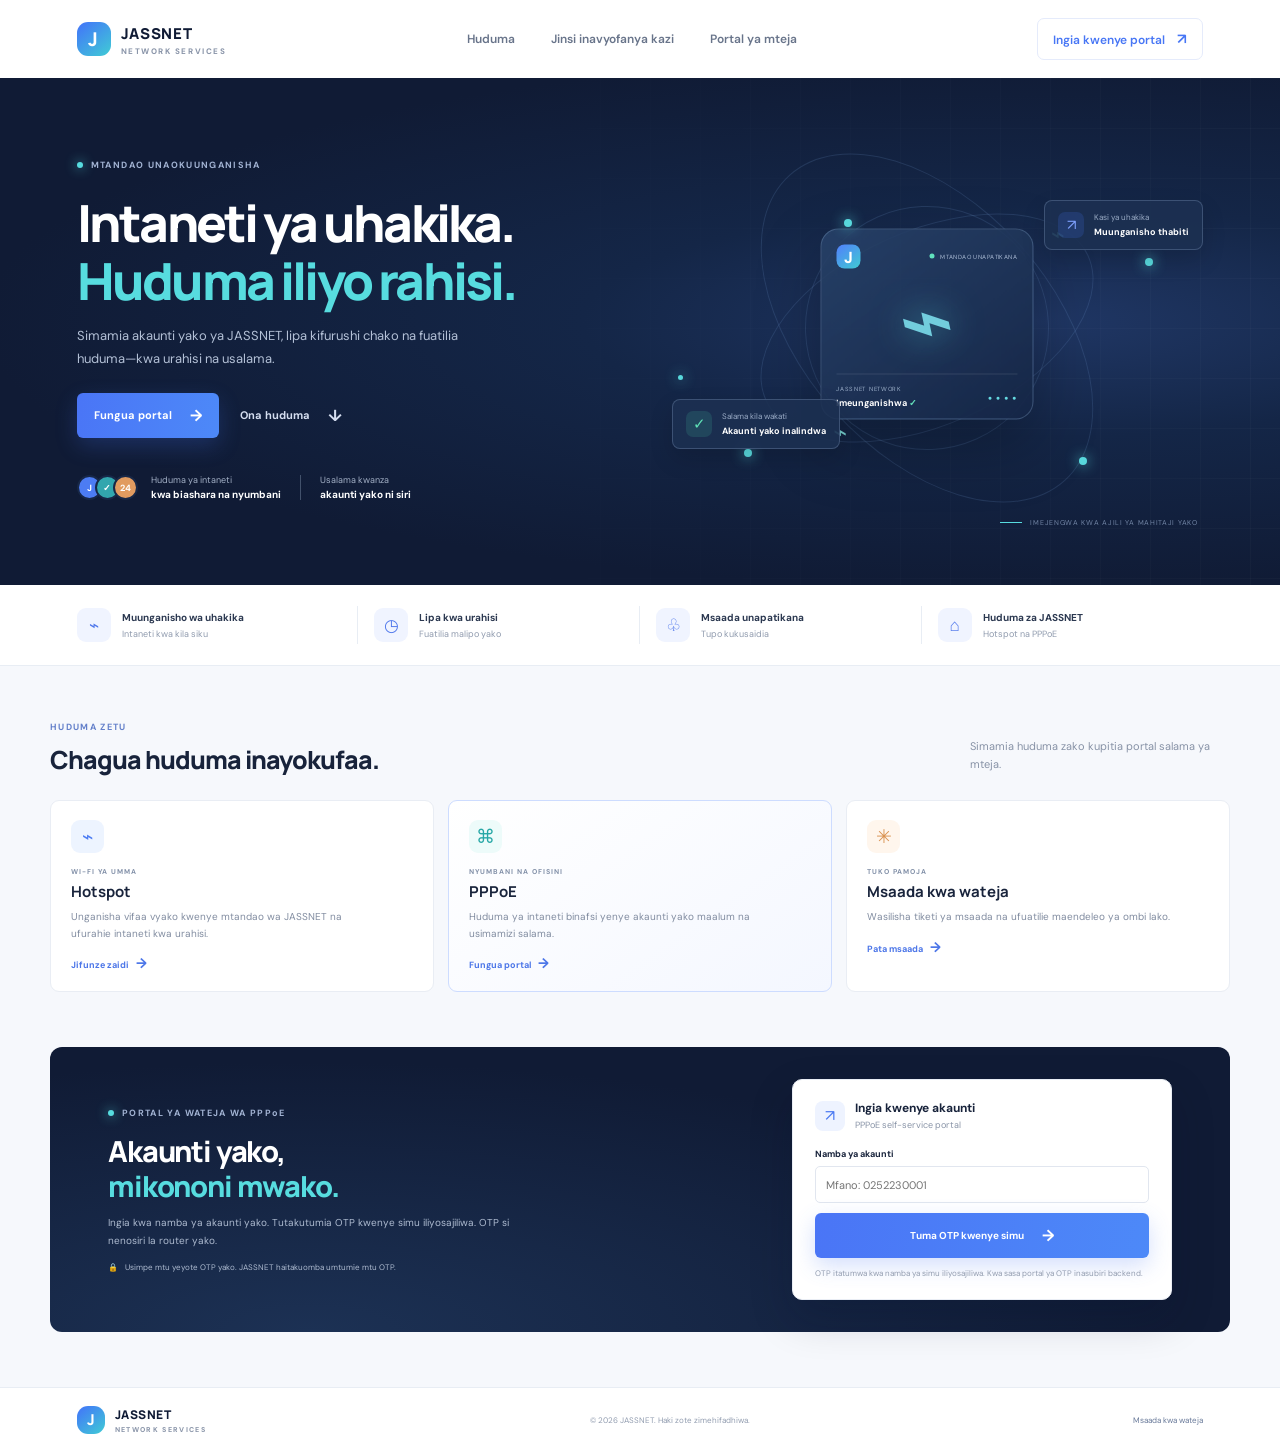
==== frontend/index.html @ 09d3d44c "Add frontend and backend README" ====
<!doctype html>
<html lang="sw">
<head>
  <meta charset="utf-8">
  <meta name="viewport" content="width=device-width, initial-scale=1">
  <meta name="theme-color" content="#101b35">
  <title>JASSNET | Hotspot &amp; PPPoE Billing</title>
  <link rel="stylesheet" href="assets/css/app.css">
</head>
<body>
  <header class="topbar">
    <a class="brand" href="#home" aria-label="JASSNET mwanzo">
      <span class="brand-mark">J</span>
      <span>JASSNET <small>NETWORK SERVICES</small></span>
    </a>
    <nav aria-label="Menyu kuu">
      <a href="#services">Huduma</a>
      <a href="#how">Jinsi inavyofanya kazi</a>
      <a href="#portal">Portal ya mteja</a>
    </nav>
    <a class="nav-cta" href="#portal">Ingia kwenye portal <span>↗</span></a>
  </header>

  <main id="home">
    <section class="hero">
      <div class="hero-copy">
        <div class="eyebrow"><span class="live-dot"></span> MTANDAO UNAOKUUNGANISHA</div>
        <h1>Intaneti ya uhakika.<br><span>Huduma iliyo rahisi.</span></h1>
        <p class="hero-text">Simamia akaunti yako ya JASSNET, lipa kifurushi chako na fuatilia huduma—kwa urahisi na usalama.</p>
        <div class="hero-actions">
          <a class="button button-primary" href="#portal">Fungua portal <span>→</span></a>
          <a class="button button-quiet" href="#services">Ona huduma <span>↓</span></a>
        </div>
        <div class="trust-row"><span class="avatars"><b>J</b><b>✓</b><b>24</b></span><span>Huduma ya intaneti<br><strong>kwa biashara na nyumbani</strong></span><span class="trust-divider"></span><span>Usalama kwanza<br><strong>akaunti yako ni siri</strong></span></div>
      </div>
      <div class="network-art" aria-label="Mchoro wa mtandao wa intaneti">
        <div class="orbit orbit-one"></div><div class="orbit orbit-two"></div><div class="orbit orbit-three"></div>
        <span class="node node-a"></span><span class="node node-b"></span><span class="node node-c"></span><span class="node node-d"></span><span class="node node-e"></span>
        <div class="signal signal-a">⌁</div><div class="signal signal-b">⌁</div>
        <div class="router-card"><div class="router-top"><span class="router-logo">J</span><span class="router-status"><i></i> MTANDAO UNAPATIKANA</span></div><div class="router-waves">⌁</div><div class="router-bottom"><div><small>JASSNET NETWORK</small><strong>Imeunganishwa <span>✓</span></strong></div><span class="speed">● ● ● ●</span></div></div>
        <div class="float-card float-speed"><span class="mini-icon">↗</span><span><small>Kasi ya uhakika</small><strong>Muunganisho thabiti</strong></span></div>
        <div class="float-card float-safe"><span class="safe-icon">✓</span><span><small>Salama kila wakati</small><strong>Akaunti yako inalindwa</strong></span></div>
        <div class="art-caption"><span class="caption-line"></span><span>IMEJENGWA KWA AJILI YA MAHITAJI YAKO</span></div>
      </div>
    </section>

    <section class="metrics" aria-label="Faida za JASSNET"><div class="metric"><span class="metric-icon">⌁</span><span><strong>Muunganisho wa uhakika</strong><small>Intaneti kwa kila siku</small></span></div><div class="metric"><span class="metric-icon">◷</span><span><strong>Lipa kwa urahisi</strong><small>Fuatilia malipo yako</small></span></div><div class="metric"><span class="metric-icon">♧</span><span><strong>Msaada unapatikana</strong><small>Tupo kukusaidia</small></span></div><div class="metric"><span class="metric-icon">⌂</span><span><strong>Huduma za JASSNET</strong><small>Hotspot na PPPoE</small></span></div></section>

    <section class="services section" id="services"><div class="section-heading"><div><div class="eyebrow dark-eyebrow">HUDUMA ZETU</div><h2>Chagua huduma inayokufaa.</h2></div><p>Simamia huduma zako kupitia portal salama ya mteja.</p></div><div class="service-cards"><article class="service-card"><span class="service-icon hotspot-icon">⌁</span><span class="service-tag">WI-FI YA UMMA</span><h3>Hotspot</h3><p>Unganisha vifaa vyako kwenye mtandao wa JASSNET na ufurahie intaneti kwa urahisi.</p><a href="#portal">Jifunze zaidi <span>→</span></a></article><article class="service-card featured"><span class="service-icon pppoe-icon">⌘</span><span class="service-tag">NYUMBANI NA OFISINI</span><h3>PPPoE</h3><p>Huduma ya intaneti binafsi yenye akaunti yako maalum na usimamizi salama.</p><a href="#portal">Fungua portal <span>→</span></a></article><article class="service-card"><span class="service-icon support-icon">✳</span><span class="service-tag">TUKO PAMOJA</span><h3>Msaada kwa wateja</h3><p>Wasilisha tiketi ya msaada na ufuatilie maendeleo ya ombi lako.</p><a href="#portal">Pata msaada <span>→</span></a></article></div></section>

    <section class="portal-band" id="portal"><div><div class="eyebrow"><span class="live-dot"></span> PORTAL YA WATEJA WA PPPoE</div><h2>Akaunti yako,<br><span>mikononi mwako.</span></h2><p>Ingia kwa namba ya akaunti yako. Tutakutumia OTP kwenye simu iliyosajiliwa. OTP si nenosiri la router yako.</p><div class="portal-note"><span>🔒</span> Usimpe mtu yeyote OTP yako. JASSNET haitakuomba umtumie mtu OTP.</div></div><form class="portal-form" id="otp-form"><div class="form-heading"><span class="form-icon">↗</span><span><strong>Ingia kwenye akaunti</strong><small>PPPoE self-service portal</small></span></div><label for="account-number">Namba ya akaunti</label><input id="account-number" name="accountNumber" type="text" inputmode="numeric" autocomplete="username" placeholder="Mfano: 0252230001" maxlength="32" required><button class="button button-primary form-submit" type="submit">Tuma OTP kwenye simu <span>→</span></button><p class="form-disclaimer">OTP itatumwa kwa namba ya simu iliyosajiliwa. Kwa sasa portal ya OTP inasubiri backend.</p><div class="form-message" id="form-message" role="status" aria-live="polite" hidden></div></form></section>
  </main>

  <footer><a class="brand footer-brand" href="#home"><span class="brand-mark">J</span><span>JASSNET <small>NETWORK SERVICES</small></span></a><span>© <span id="year"></span> JASSNET. Haki zote zimehifadhiwa.</span><a href="#portal">Msaada kwa wateja</a></footer>
  <script src="assets/js/app.js" defer></script>
</body>
</html>
---- frontend/assets/css/app.css ----
@import url('https://fonts.googleapis.com/css2?family=DM+Sans:wght@400;500;600;700;800&family=Manrope:wght@400;500;600;700;800&display=swap');
:root{--navy:#101b35;--navy-2:#162544;--ink:#18233b;--muted:#738098;--blue:#4776f5;--cyan:#57dcdf;--paper:#f6f8fc;--line:#e8edf4;--white:#fff;--shadow:0 20px 55px rgba(14,31,64,.12)}
*{box-sizing:border-box}html{scroll-behavior:smooth}body{margin:0;color:var(--ink);background:var(--paper);font-family:'DM Sans',sans-serif;-webkit-font-smoothing:antialiased}.topbar{height:78px;padding:0 max(calc((100% - 1180px)/2),6%);display:flex;align-items:center;justify-content:space-between;background:#fff;position:relative;z-index:2}.brand{display:flex;align-items:center;gap:10px;text-decoration:none;color:var(--navy);font-family:Manrope,sans-serif;font-weight:800;font-size:15px;letter-spacing:.045em}.brand-mark{display:grid;place-items:center;width:34px;height:34px;border-radius:11px;background:linear-gradient(140deg,#4272fa,#40ccd5);color:white;font-size:19px;font-weight:800}.brand small{display:block;color:#8a95a9;font-family:'DM Sans',sans-serif;font-size:8px;letter-spacing:.19em;margin-top:2px}.topbar nav{display:flex;gap:36px}.topbar nav a,.nav-cta{font-size:12px;text-decoration:none;color:#68748a;font-weight:600;transition:color .2s}.topbar nav a:hover,.nav-cta:hover{color:var(--blue)}.nav-cta{color:var(--blue);border:1px solid #e5ebfb;border-radius:7px;padding:10px 15px}.nav-cta span{font-size:15px;margin-left:9px}.hero{min-height:507px;position:relative;overflow:hidden;display:grid;grid-template-columns:1fr 1fr;align-items:center;padding:54px max(calc((100% - 1180px)/2),6%) 45px;background:radial-gradient(ellipse at 81% 48%,#203765 0%,#142647 31%,#101b35 72%);color:#fff}.hero:after{content:'';position:absolute;inset:0;background-image:linear-gradient(rgba(255,255,255,.025) 1px,transparent 1px),linear-gradient(90deg,rgba(255,255,255,.025) 1px,transparent 1px);background-size:50px 50px;mask-image:linear-gradient(90deg,transparent 28%,#000 100%);pointer-events:none}.hero-copy{position:relative;z-index:1;padding-bottom:10px}.eyebrow{font-size:9px;letter-spacing:.15em;font-weight:700;color:#a2b3d3;display:flex;align-items:center;gap:8px}.live-dot{width:6px;height:6px;border-radius:50%;background:var(--cyan);box-shadow:0 0 12px var(--cyan)}h1,h2,h3,p{margin-top:0}.hero h1{font:800 clamp(36px,4vw,52px)/1.13 Manrope,sans-serif;letter-spacing:-.055em;margin:23px 0 14px}.hero h1 span,.portal-band h2 span{color:var(--cyan)}.hero-text{color:#b3c0d6;font-size:13px;line-height:1.8;max-width:405px;margin-bottom:22px}.hero-actions{display:flex;align-items:center;gap:21px}.button{display:inline-flex;align-items:center;justify-content:center;gap:18px;padding:12px 17px;border:0;border-radius:6px;text-decoration:none;font:700 11px 'DM Sans',sans-serif;cursor:pointer}.button-primary{background:linear-gradient(100deg,#4a75f6,#4d89f8);color:#fff;box-shadow:0 8px 22px rgba(69,117,244,.23);transition:transform .2s,box-shadow .2s}.button-primary:hover{transform:translateY(-2px);box-shadow:0 11px 25px rgba(69,117,244,.34)}.button span{font-size:16px}.button-quiet{padding-left:0;background:none;color:#d5def0}.trust-row{display:flex;align-items:center;gap:12px;margin-top:35px;color:#a3b0c6;font-size:9px;line-height:1.6}.trust-row strong{color:#fff;font-size:10px}.avatars{display:flex;padding-right:8px}.avatars b{display:grid;place-items:center;width:25px;height:25px;border-radius:50%;border:2px solid #172747;background:#4c7cf3;margin-right:-7px;color:#fff;font-size:9px}.avatars b:nth-child(2){background:#32a6ae}.avatars b:nth-child(3){background:#e19b60}.trust-divider{height:25px;width:1px;background:#42516b;margin:0 7px}.network-art{position:relative;z-index:1;height:390px;margin-left:10px}.orbit{position:absolute;border:1px solid rgba(125,170,225,.16);border-radius:50%;left:50%;top:48%;transform:translate(-50%,-50%) rotate(-24deg)}.orbit-one{width:244px;height:244px}.orbit-two{width:354px;height:195px}.orbit-three{width:412px;height:250px;transform:translate(-50%,-50%) rotate(48deg)}.router-card{position:absolute;width:213px;height:191px;left:50%;top:47%;transform:translate(-50%,-50%);border:1px solid rgba(159,194,231,.25);border-radius:18px;background:linear-gradient(145deg,rgba(40,66,105,.88),rgba(21,38,70,.94));box-shadow:0 25px 65px rgba(0,0,0,.27);padding:15px}.router-top,.router-bottom{display:flex;align-items:center;justify-content:space-between}.router-logo{display:grid;place-items:center;border-radius:8px;width:24px;height:24px;background:linear-gradient(140deg,#527ffc,#40cbd2);font-weight:800}.router-status{font-size:6px;letter-spacing:.07em;color:#a9bad4}.router-status i{display:inline-block;width:5px;height:5px;background:#60e2bd;border-radius:50%;margin-right:3px}.router-waves{height:105px;display:grid;place-items:center;font-size:91px;line-height:1;color:#72cddd;text-shadow:0 0 34px rgba(87,220,223,.63);transform:rotate(-12deg)}.router-bottom{border-top:1px solid rgba(255,255,255,.1);padding-top:10px}.router-bottom small,.router-bottom strong{display:block}.router-bottom small{font-size:6px;letter-spacing:.12em;color:#9cafc9}.router-bottom strong{font-size:9px;margin-top:4px}.router-bottom strong span{color:#64e2bb}.speed{color:#65dae1;font-size:7px;letter-spacing:.13em}.node{position:absolute;z-index:1;width:8px;height:8px;border-radius:50%;background:#58d8dc;box-shadow:0 0 13px #58d8dc}.node-a{top:20%;left:35%}.node-b{top:30%;right:9%}.node-c{bottom:19%;left:17%}.node-d{bottom:17%;right:21%}.node-e{top:60%;left:5%;width:5px;height:5px}.signal{position:absolute;color:#80e3e2;font-size:23px}.signal-a{top:20%;right:25%}.signal-b{bottom:21%;left:33%;transform:rotate(180deg)}.float-card{position:absolute;z-index:1;display:flex;align-items:center;gap:10px;padding:11px 13px;border:1px solid rgba(173,200,235,.23);border-radius:8px;background:rgba(28,48,82,.9);box-shadow:0 10px 23px rgba(0,0,0,.14);white-space:nowrap}.float-card small,.float-card strong{display:block}.float-card small{font-size:8px;color:#9aabc5;margin-bottom:4px}.float-card strong{font-size:9px;color:#fff}.float-speed{top:15%;right:0}.float-safe{bottom:21%;left:4%}.mini-icon,.safe-icon{display:grid;place-items:center;width:26px;height:26px;border-radius:7px;background:rgba(68,117,244,.18);color:#7e9ffc;font-size:15px}.safe-icon{background:rgba(73,211,170,.15);color:#5fe1b5}.art-caption{position:absolute;bottom:1%;right:1%;display:flex;align-items:center;gap:8px;color:#7285a5;font-size:7px;letter-spacing:.1em}.caption-line{width:22px;height:1px;background:var(--cyan)}.metrics{position:relative;z-index:1;display:grid;grid-template-columns:repeat(4,1fr);padding:21px max(calc((100% - 1180px)/2),6%);background:#fff;border-bottom:1px solid var(--line)}.metric{display:flex;align-items:center;gap:11px;padding:2px 16px;border-right:1px solid var(--line)}.metric:first-child{padding-left:0}.metric:last-child{border:0}.metric-icon{display:grid;place-items:center;width:34px;height:34px;border-radius:9px;background:#f0f4ff;color:#5078eb;font-size:17px}.metric strong,.metric small{display:block}.metric strong{font-size:10px;color:#2b3850}.metric small{font-size:9px;color:#909bae;margin-top:4px}.section{max-width:1180px;margin:auto;padding:55px 0}.section-heading{display:flex;align-items:end;justify-content:space-between;margin-bottom:23px}.dark-eyebrow{color:#6480ca}.section-heading h2{font:800 25px Manrope,sans-serif;letter-spacing:-.04em;margin:9px 0 0}.section-heading>p{max-width:260px;color:#8792a6;font-size:11px;line-height:1.7;margin-bottom:3px}.service-cards{display:grid;grid-template-columns:repeat(3,1fr);gap:14px}.service-card{min-height:183px;padding:19px 20px 18px;border:1px solid #e9edf4;border-radius:9px;background:#fff;transition:transform .2s,box-shadow .2s}.service-card:hover{transform:translateY(-3px);box-shadow:var(--shadow)}.service-card.featured{border-color:#cddcff;background:linear-gradient(145deg,#fff,#f4f7ff)}.service-icon{display:grid;place-items:center;width:33px;height:33px;border-radius:9px;font-size:19px;margin-bottom:14px}.hotspot-icon{background:#edf4ff;color:#4c7cf3}.pppoe-icon{background:#edfbfa;color:#27a7a6}.support-icon{background:#fff6ed;color:#d99251}.service-tag{display:block;font-size:7px;letter-spacing:.14em;font-weight:700;color:#8290a8;margin-bottom:5px}.service-card h3{font:700 15px Manrope,sans-serif;margin-bottom:7px}.service-card p{max-width:310px;color:#818ca0;font-size:10px;line-height:1.65;margin-bottom:10px}.service-card>a{color:#4c76e8;text-decoration:none;font-size:9px;font-weight:700}.service-card>a span{font-size:14px;margin-left:5px}.portal-band{max-width:1180px;margin:0 auto 55px;min-height:270px;display:grid;grid-template-columns:1fr 380px;align-items:center;gap:40px;padding:32px 58px;border-radius:12px;background:radial-gradient(ellipse at 22% 100%,#1c3154,#101b35 67%);color:#fff}.portal-band h2{font:800 29px/1.2 Manrope,sans-serif;letter-spacing:-.04em;margin:15px 0 10px}.portal-band>div>p{max-width:440px;color:#aebbd0;font-size:10px;line-height:1.8;margin-bottom:12px}.portal-note{display:flex;align-items:center;gap:7px;color:#aebbd0;font-size:8px}.portal-form{padding:20px 22px;border:1px solid #e9edf4;border-radius:10px;background:#fff;color:var(--ink);box-shadow:0 18px 44px rgba(4,15,38,.2)}.form-heading{display:flex;align-items:center;gap:10px;margin-bottom:17px}.form-icon{display:grid;place-items:center;width:30px;height:30px;border-radius:8px;background:#eef3ff;color:#4978f2}.form-heading strong,.form-heading small{display:block}.form-heading strong{font-size:12px}.form-heading small{color:#8994a7;font-size:9px;margin-top:3px}.portal-form label{display:block;font-size:9px;font-weight:700;margin-bottom:6px}.portal-form input{width:100%;height:37px;border:1px solid #e1e6ef;border-radius:5px;padding:0 10px;color:var(--ink);font:11px 'DM Sans',sans-serif;outline:none}.portal-form input:focus{border-color:#6d91f5;box-shadow:0 0 0 3px #edf2ff}.form-submit{width:100%;margin-top:10px;font-size:10px}.form-disclaimer{color:#929caf;font-size:8px;line-height:1.5;margin:9px 0 0}.form-message{margin-top:9px;padding:8px;border-radius:5px;background:#fff4e5;color:#855915;font-size:9px;line-height:1.5}footer{min-height:64px;display:flex;align-items:center;justify-content:space-between;padding:12px max(calc((100% - 1180px)/2),6%);background:#fff;border-top:1px solid var(--line);color:#919caf;font-size:8px}footer a:last-child{color:#687999;text-decoration:none}.footer-brand{font-size:12px}.footer-brand .brand-mark{width:28px;height:28px;font-size:15px}.footer-brand small{font-size:7px}
@media(min-width:1500px){.hero{min-height:545px}.section{padding-top:65px}.network-art{transform:scale(1.06)}}
@media(max-width:1220px){.section{margin-left:6%;margin-right:6%}.portal-band{margin-left:6%;margin-right:6%}}
@media(max-width:760px){.topbar{height:66px;padding:0 5%}.topbar nav{display:none}.nav-cta{padding:8px 10px;font-size:10px}.brand{font-size:13px}.hero{grid-template-columns:1fr;padding:49px 7% 20px;min-height:unset}.hero h1{font-size:40px}.hero-text{max-width:490px}.network-art{height:290px;margin:16px 0 0;transform:scale(.9);transform-origin:top center}.router-card{top:46%}.float-speed{right:2%;top:10%}.float-safe{bottom:20%;left:1%}.art-caption{bottom:0}.metrics{grid-template-columns:1fr 1fr;gap:15px 0;padding:18px 5%}.metric{padding:4px 9px;border-right:0}.metric:nth-child(odd){border-right:1px solid var(--line)}.metric:first-child{padding-left:9px}.section{margin:0;padding:41px 6%}.section-heading{display:block}.section-heading h2{font-size:22px}.section-heading>p{margin-top:8px}.service-cards{grid-template-columns:1fr;gap:10px}.service-card{min-height:unset;padding:17px}.service-icon{margin-bottom:9px}.portal-band{grid-template-columns:1fr;margin:0 5% 35px;padding:25px 20px;gap:20px}.portal-band h2{font-size:27px}.portal-form{padding:17px}.portal-note{line-height:1.5}footer{padding:15px 5%;gap:10px;flex-wrap:wrap}footer>span{order:3;width:100%}}
@media(max-width:390px){.hero h1{font-size:35px}.nav-cta{font-size:9px}.network-art{margin-left:-15px;margin-right:-15px;transform:scale(.82);transform-origin:top center;height:260px}.metric strong{font-size:9px}.metric small{font-size:8px}}
@media(prefers-reduced-motion:reduce){*,*::before,*::after{scroll-behavior:auto!important;transition:none!important}}
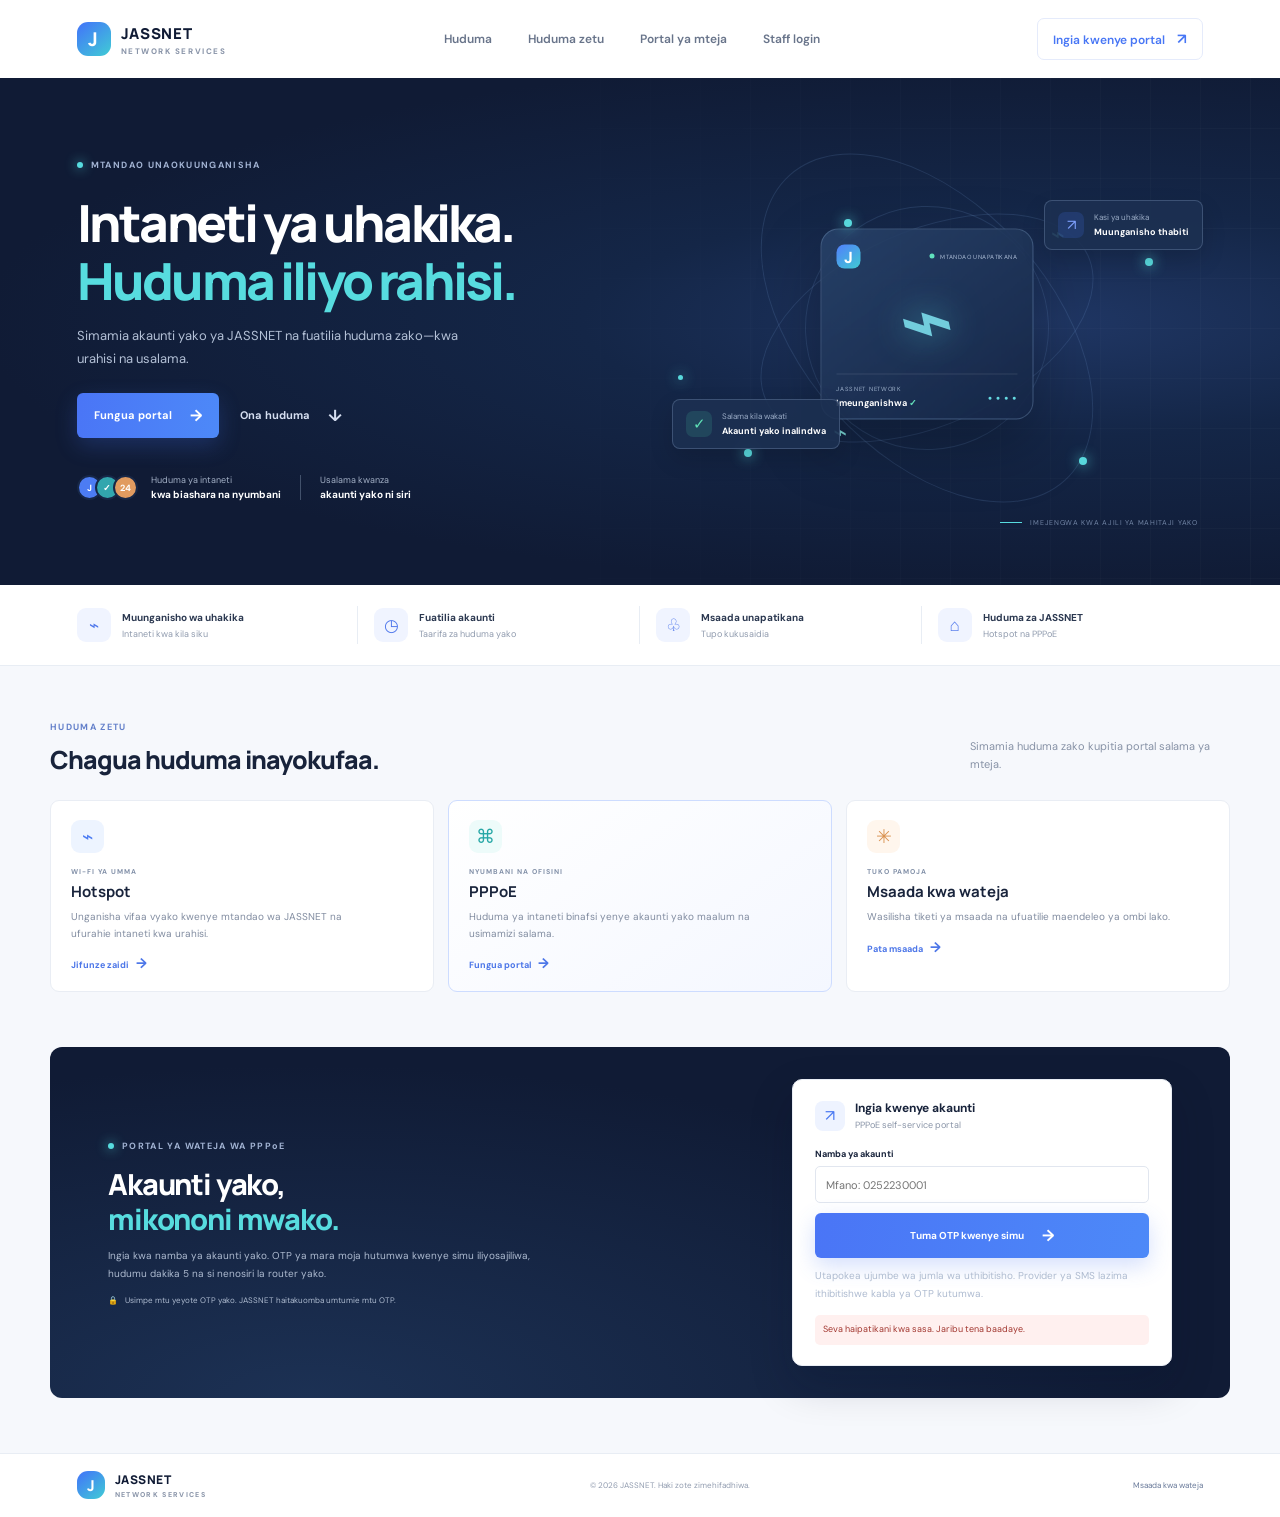
==== commit 78161b70: "Initial commit" ====
--- a/frontend/index.html
+++ b/frontend/index.html
@@ -6,6 +6,7 @@
   <meta name="theme-color" content="#101b35">
   <title>JASSNET | Hotspot &amp; PPPoE Billing</title>
   <link rel="stylesheet" href="assets/css/app.css">
+  <link rel="stylesheet" href="assets/css/portal.css">
 </head>
 <body>
   <header class="topbar">
@@ -15,8 +16,9 @@
     </a>
     <nav aria-label="Menyu kuu">
       <a href="#services">Huduma</a>
-      <a href="#how">Jinsi inavyofanya kazi</a>
+      <a href="#services">Huduma zetu</a>
       <a href="#portal">Portal ya mteja</a>
+      <a href="staff.html">Staff login</a>
     </nav>
     <a class="nav-cta" href="#portal">Ingia kwenye portal <span>↗</span></a>
   </header>
@@ -26,7 +28,7 @@
       <div class="hero-copy">
         <div class="eyebrow"><span class="live-dot"></span> MTANDAO UNAOKUUNGANISHA</div>
         <h1>Intaneti ya uhakika.<br><span>Huduma iliyo rahisi.</span></h1>
-        <p class="hero-text">Simamia akaunti yako ya JASSNET, lipa kifurushi chako na fuatilia huduma—kwa urahisi na usalama.</p>
+        <p class="hero-text">Simamia akaunti yako ya JASSNET na fuatilia huduma zako—kwa urahisi na usalama.</p>
         <div class="hero-actions">
           <a class="button button-primary" href="#portal">Fungua portal <span>→</span></a>
           <a class="button button-quiet" href="#services">Ona huduma <span>↓</span></a>
@@ -44,14 +46,15 @@
       </div>
     </section>
 
-    <section class="metrics" aria-label="Faida za JASSNET"><div class="metric"><span class="metric-icon">⌁</span><span><strong>Muunganisho wa uhakika</strong><small>Intaneti kwa kila siku</small></span></div><div class="metric"><span class="metric-icon">◷</span><span><strong>Lipa kwa urahisi</strong><small>Fuatilia malipo yako</small></span></div><div class="metric"><span class="metric-icon">♧</span><span><strong>Msaada unapatikana</strong><small>Tupo kukusaidia</small></span></div><div class="metric"><span class="metric-icon">⌂</span><span><strong>Huduma za JASSNET</strong><small>Hotspot na PPPoE</small></span></div></section>
+    <section class="metrics" aria-label="Faida za JASSNET"><div class="metric"><span class="metric-icon">⌁</span><span><strong>Muunganisho wa uhakika</strong><small>Intaneti kwa kila siku</small></span></div><div class="metric"><span class="metric-icon">◷</span><span><strong>Fuatilia akaunti</strong><small>Taarifa za huduma yako</small></span></div><div class="metric"><span class="metric-icon">♧</span><span><strong>Msaada unapatikana</strong><small>Tupo kukusaidia</small></span></div><div class="metric"><span class="metric-icon">⌂</span><span><strong>Huduma za JASSNET</strong><small>Hotspot na PPPoE</small></span></div></section>
 
     <section class="services section" id="services"><div class="section-heading"><div><div class="eyebrow dark-eyebrow">HUDUMA ZETU</div><h2>Chagua huduma inayokufaa.</h2></div><p>Simamia huduma zako kupitia portal salama ya mteja.</p></div><div class="service-cards"><article class="service-card"><span class="service-icon hotspot-icon">⌁</span><span class="service-tag">WI-FI YA UMMA</span><h3>Hotspot</h3><p>Unganisha vifaa vyako kwenye mtandao wa JASSNET na ufurahie intaneti kwa urahisi.</p><a href="#portal">Jifunze zaidi <span>→</span></a></article><article class="service-card featured"><span class="service-icon pppoe-icon">⌘</span><span class="service-tag">NYUMBANI NA OFISINI</span><h3>PPPoE</h3><p>Huduma ya intaneti binafsi yenye akaunti yako maalum na usimamizi salama.</p><a href="#portal">Fungua portal <span>→</span></a></article><article class="service-card"><span class="service-icon support-icon">✳</span><span class="service-tag">TUKO PAMOJA</span><h3>Msaada kwa wateja</h3><p>Wasilisha tiketi ya msaada na ufuatilie maendeleo ya ombi lako.</p><a href="#portal">Pata msaada <span>→</span></a></article></div></section>
 
-    <section class="portal-band" id="portal"><div><div class="eyebrow"><span class="live-dot"></span> PORTAL YA WATEJA WA PPPoE</div><h2>Akaunti yako,<br><span>mikononi mwako.</span></h2><p>Ingia kwa namba ya akaunti yako. Tutakutumia OTP kwenye simu iliyosajiliwa. OTP si nenosiri la router yako.</p><div class="portal-note"><span>🔒</span> Usimpe mtu yeyote OTP yako. JASSNET haitakuomba umtumie mtu OTP.</div></div><form class="portal-form" id="otp-form"><div class="form-heading"><span class="form-icon">↗</span><span><strong>Ingia kwenye akaunti</strong><small>PPPoE self-service portal</small></span></div><label for="account-number">Namba ya akaunti</label><input id="account-number" name="accountNumber" type="text" inputmode="numeric" autocomplete="username" placeholder="Mfano: 0252230001" maxlength="32" required><button class="button button-primary form-submit" type="submit">Tuma OTP kwenye simu <span>→</span></button><p class="form-disclaimer">OTP itatumwa kwa namba ya simu iliyosajiliwa. Kwa sasa portal ya OTP inasubiri backend.</p><div class="form-message" id="form-message" role="status" aria-live="polite" hidden></div></form></section>
+    <section class="portal-band" id="portal"><div><div class="eyebrow"><span class="live-dot"></span> PORTAL YA WATEJA WA PPPoE</div><h2>Akaunti yako,<br><span>mikononi mwako.</span></h2><p>Ingia kwa namba ya akaunti yako. OTP ya mara moja hutumwa kwenye simu iliyosajiliwa, hudumu dakika 5 na si nenosiri la router yako.</p><div class="portal-note"><span>🔒</span> Usimpe mtu yeyote OTP yako. JASSNET haitakuomba umtumie mtu OTP.</div></div><div class="portal-form"><div class="form-heading"><span class="form-icon">↗</span><span><strong>Ingia kwenye akaunti</strong><small>PPPoE self-service portal</small></span></div><form id="otp-form"><label for="account-number">Namba ya akaunti</label><input id="account-number" name="accountNumber" type="text" inputmode="numeric" autocomplete="username" placeholder="Mfano: 0252230001" maxlength="32" required><button class="button button-primary form-submit" type="submit">Tuma OTP kwenye simu <span>→</span></button></form><form id="verify-form" hidden><label for="otp-code">OTP ya tarakimu 6</label><input id="otp-code" name="otp" type="text" inputmode="numeric" autocomplete="one-time-code" pattern="[0-9]{6}" maxlength="6" placeholder="••••••" required><button class="button button-primary form-submit" type="submit">Thibitisha OTP <span>→</span></button><p class="form-disclaimer">OTP hudumu dakika 5 na inaweza kutumika mara moja tu.</p></form><button class="text-button" id="change-account" type="button" hidden>Tumia namba nyingine</button><p class="form-disclaimer" id="portal-hint">Utapokea ujumbe wa jumla wa uthibitisho. Provider ya SMS lazima ithibitishwe kabla ya OTP kutumwa.</p><div class="form-message" id="form-message" role="status" aria-live="polite" hidden></div><section id="portal-dashboard" class="portal-dashboard" hidden aria-live="polite"><h3>Muhtasari wa akaunti</h3><div id="portal-account"></div><h4>Malipo ya hivi karibuni</h4><div id="portal-payments"></div><h4>Risiti</h4><div id="portal-receipts"></div><h4>Tiketi za msaada</h4><div id="portal-tickets"></div><button class="button button-quiet logout-button" id="logout-button" type="button">Toka kwenye akaunti</button></section></div></section>
   </main>
 
   <footer><a class="brand footer-brand" href="#home"><span class="brand-mark">J</span><span>JASSNET <small>NETWORK SERVICES</small></span></a><span>© <span id="year"></span> JASSNET. Haki zote zimehifadhiwa.</span><a href="#portal">Msaada kwa wateja</a></footer>
+  <script src="assets/js/api.js" defer></script>
   <script src="assets/js/app.js" defer></script>
 </body>
 </html>
--- a/frontend/assets/css/portal.css
+++ b/frontend/assets/css/portal.css
@@ -0,0 +1 @@
+[hidden]{display:none!important}.portal-form form{margin:0}.portal-form form+form{margin-top:9px}.portal-form button:disabled{cursor:wait;opacity:.7}.text-button{margin-top:8px;border:0;padding:0;background:none;color:#5078e9;font:600 9px 'DM Sans',sans-serif;cursor:pointer}.form-message.is-error{background:#fff0ef;color:#a23730}.portal-dashboard{margin-top:17px;padding-top:14px;border-top:1px solid #edf0f5}.portal-dashboard h3{margin:0 0 9px;font:700 13px Manrope,sans-serif}.portal-dashboard h4{margin:12px 0 5px;color:#718099;font-size:9px}.portal-entry{display:flex;justify-content:space-between;gap:10px;padding:8px 0;border-bottom:1px solid #f0f2f6;font-size:9px}.portal-entry strong{color:#34415a;font-weight:700}.portal-entry span{max-width:65%;color:#77849a;text-align:right;line-height:1.5}.logout-button{margin-top:12px;color:#697891!important;font-size:9px}.portal-form input:focus-visible,.portal-form button:focus-visible{outline:3px solid #c9d7ff;outline-offset:2px}
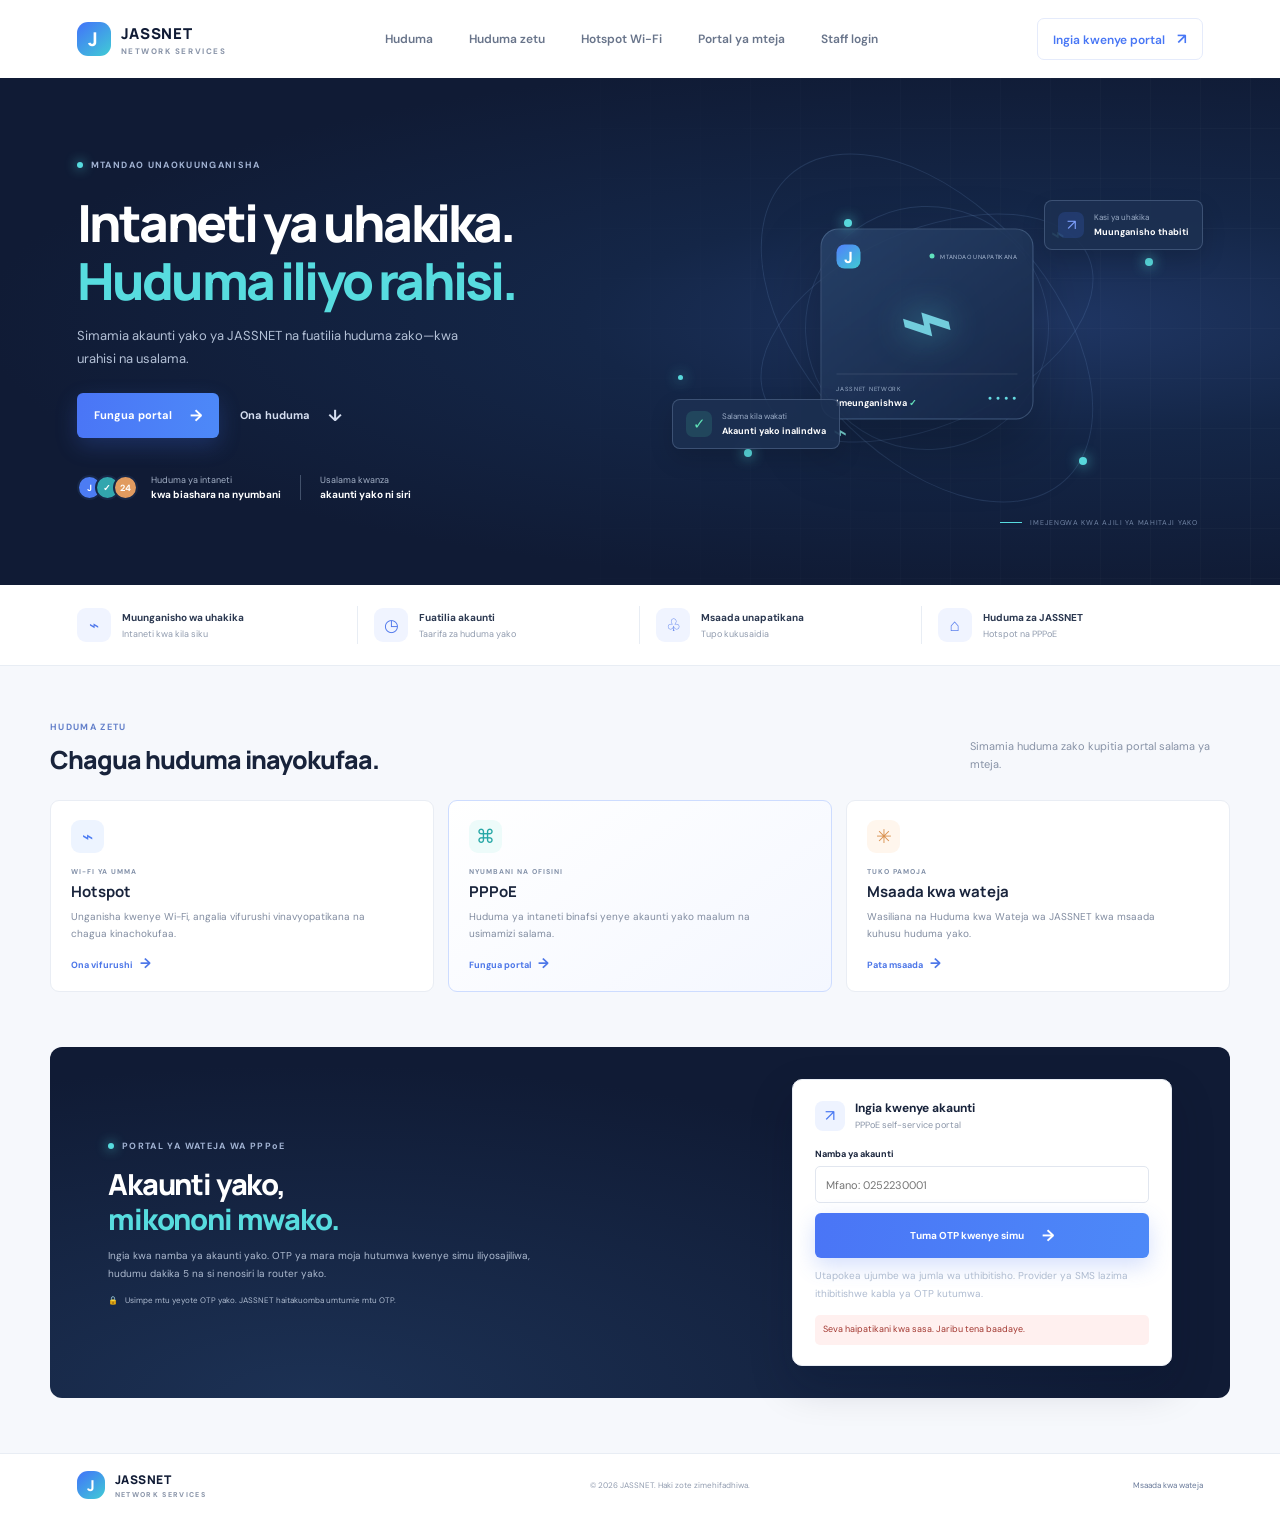
==== commit c6bd7c9a: "new update" ====
--- a/frontend/index.html
+++ b/frontend/index.html
@@ -17,6 +17,7 @@
     <nav aria-label="Menyu kuu">
       <a href="#services">Huduma</a>
       <a href="#services">Huduma zetu</a>
+      <a href="hotspot/">Hotspot Wi-Fi</a>
       <a href="#portal">Portal ya mteja</a>
       <a href="staff.html">Staff login</a>
     </nav>
@@ -48,7 +49,7 @@
 
     <section class="metrics" aria-label="Faida za JASSNET"><div class="metric"><span class="metric-icon">⌁</span><span><strong>Muunganisho wa uhakika</strong><small>Intaneti kwa kila siku</small></span></div><div class="metric"><span class="metric-icon">◷</span><span><strong>Fuatilia akaunti</strong><small>Taarifa za huduma yako</small></span></div><div class="metric"><span class="metric-icon">♧</span><span><strong>Msaada unapatikana</strong><small>Tupo kukusaidia</small></span></div><div class="metric"><span class="metric-icon">⌂</span><span><strong>Huduma za JASSNET</strong><small>Hotspot na PPPoE</small></span></div></section>
 
-    <section class="services section" id="services"><div class="section-heading"><div><div class="eyebrow dark-eyebrow">HUDUMA ZETU</div><h2>Chagua huduma inayokufaa.</h2></div><p>Simamia huduma zako kupitia portal salama ya mteja.</p></div><div class="service-cards"><article class="service-card"><span class="service-icon hotspot-icon">⌁</span><span class="service-tag">WI-FI YA UMMA</span><h3>Hotspot</h3><p>Unganisha vifaa vyako kwenye mtandao wa JASSNET na ufurahie intaneti kwa urahisi.</p><a href="#portal">Jifunze zaidi <span>→</span></a></article><article class="service-card featured"><span class="service-icon pppoe-icon">⌘</span><span class="service-tag">NYUMBANI NA OFISINI</span><h3>PPPoE</h3><p>Huduma ya intaneti binafsi yenye akaunti yako maalum na usimamizi salama.</p><a href="#portal">Fungua portal <span>→</span></a></article><article class="service-card"><span class="service-icon support-icon">✳</span><span class="service-tag">TUKO PAMOJA</span><h3>Msaada kwa wateja</h3><p>Wasilisha tiketi ya msaada na ufuatilie maendeleo ya ombi lako.</p><a href="#portal">Pata msaada <span>→</span></a></article></div></section>
+    <section class="services section" id="services"><div class="section-heading"><div><div class="eyebrow dark-eyebrow">HUDUMA ZETU</div><h2>Chagua huduma inayokufaa.</h2></div><p>Simamia huduma zako kupitia portal salama ya mteja.</p></div><div class="service-cards"><article class="service-card"><span class="service-icon hotspot-icon">⌁</span><span class="service-tag">WI-FI YA UMMA</span><h3>Hotspot</h3><p>Unganisha kwenye Wi-Fi, angalia vifurushi vinavyopatikana na chagua kinachokufaa.</p><a href="hotspot/">Ona vifurushi <span>→</span></a></article><article class="service-card featured"><span class="service-icon pppoe-icon">⌘</span><span class="service-tag">NYUMBANI NA OFISINI</span><h3>PPPoE</h3><p>Huduma ya intaneti binafsi yenye akaunti yako maalum na usimamizi salama.</p><a href="#portal">Fungua portal <span>→</span></a></article><article class="service-card"><span class="service-icon support-icon">✳</span><span class="service-tag">TUKO PAMOJA</span><h3>Msaada kwa wateja</h3><p>Wasiliana na Huduma kwa Wateja wa JASSNET kwa msaada kuhusu huduma yako.</p><a href="#portal">Pata msaada <span>→</span></a></article></div></section>
 
     <section class="portal-band" id="portal"><div><div class="eyebrow"><span class="live-dot"></span> PORTAL YA WATEJA WA PPPoE</div><h2>Akaunti yako,<br><span>mikononi mwako.</span></h2><p>Ingia kwa namba ya akaunti yako. OTP ya mara moja hutumwa kwenye simu iliyosajiliwa, hudumu dakika 5 na si nenosiri la router yako.</p><div class="portal-note"><span>🔒</span> Usimpe mtu yeyote OTP yako. JASSNET haitakuomba umtumie mtu OTP.</div></div><div class="portal-form"><div class="form-heading"><span class="form-icon">↗</span><span><strong>Ingia kwenye akaunti</strong><small>PPPoE self-service portal</small></span></div><form id="otp-form"><label for="account-number">Namba ya akaunti</label><input id="account-number" name="accountNumber" type="text" inputmode="numeric" autocomplete="username" placeholder="Mfano: 0252230001" maxlength="32" required><button class="button button-primary form-submit" type="submit">Tuma OTP kwenye simu <span>→</span></button></form><form id="verify-form" hidden><label for="otp-code">OTP ya tarakimu 6</label><input id="otp-code" name="otp" type="text" inputmode="numeric" autocomplete="one-time-code" pattern="[0-9]{6}" maxlength="6" placeholder="••••••" required><button class="button button-primary form-submit" type="submit">Thibitisha OTP <span>→</span></button><p class="form-disclaimer">OTP hudumu dakika 5 na inaweza kutumika mara moja tu.</p></form><button class="text-button" id="change-account" type="button" hidden>Tumia namba nyingine</button><p class="form-disclaimer" id="portal-hint">Utapokea ujumbe wa jumla wa uthibitisho. Provider ya SMS lazima ithibitishwe kabla ya OTP kutumwa.</p><div class="form-message" id="form-message" role="status" aria-live="polite" hidden></div><section id="portal-dashboard" class="portal-dashboard" hidden aria-live="polite"><h3>Muhtasari wa akaunti</h3><div id="portal-account"></div><h4>Malipo ya hivi karibuni</h4><div id="portal-payments"></div><h4>Risiti</h4><div id="portal-receipts"></div><h4>Tiketi za msaada</h4><div id="portal-tickets"></div><button class="button button-quiet logout-button" id="logout-button" type="button">Toka kwenye akaunti</button></section></div></section>
   </main>
